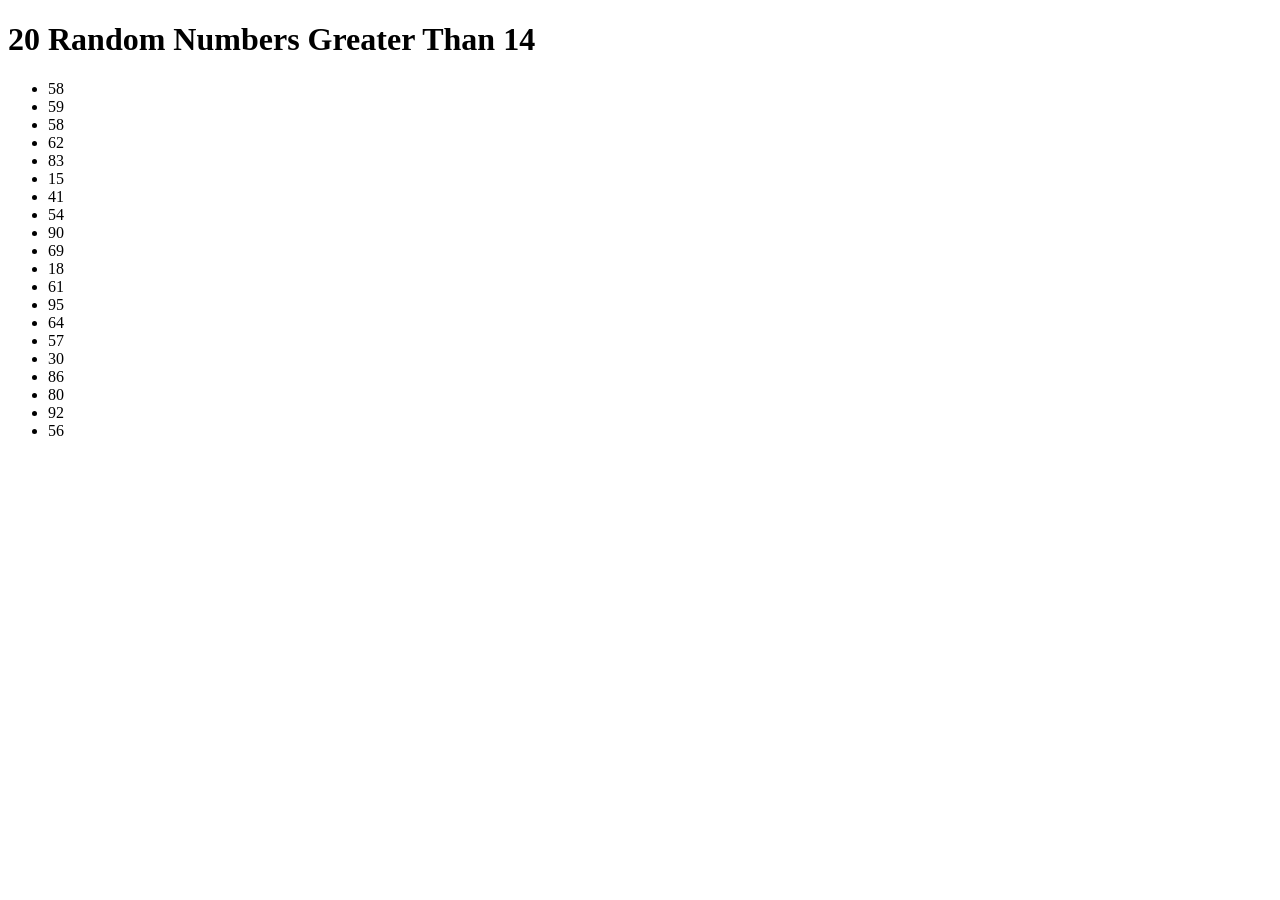
==== docs/index.html @ c958826d "update" ====
<!doctype html>
<html lang="en">
  <head>
    <meta charset="UTF-8" />
    <meta name="viewport" content="width=device-width, initial-scale=1.0" />
    <title>Random Numbers</title>
  </head>
  <body>
    <h1>20 Random Numbers Greater Than 14</h1>
    <ul id="randomNumbers"></ul>
    <script>
      // Function to generate random numbers greater than 14
      function generateRandomNumbers() {
        const numbers = [];
        for (let i = 0; i < 20; i++) {
          // Generate a random number greater than 14
          const randomNum = Math.floor(Math.random() * (100 - 15)) + 15; // Range: 15 to 99
          numbers.push(randomNum);
        }
        return numbers;
      }
      // Display the numbers in the HTML
      const randomNumbersList = document.getElementById("randomNumbers");
      const randomNumbers = generateRandomNumbers();
      randomNumbers.forEach((num) => {
        const listItem = document.createElement("li");
        listItem.textContent = num;
        randomNumbersList.appendChild(listItem);
      });
    </script>
  </body>
</html>
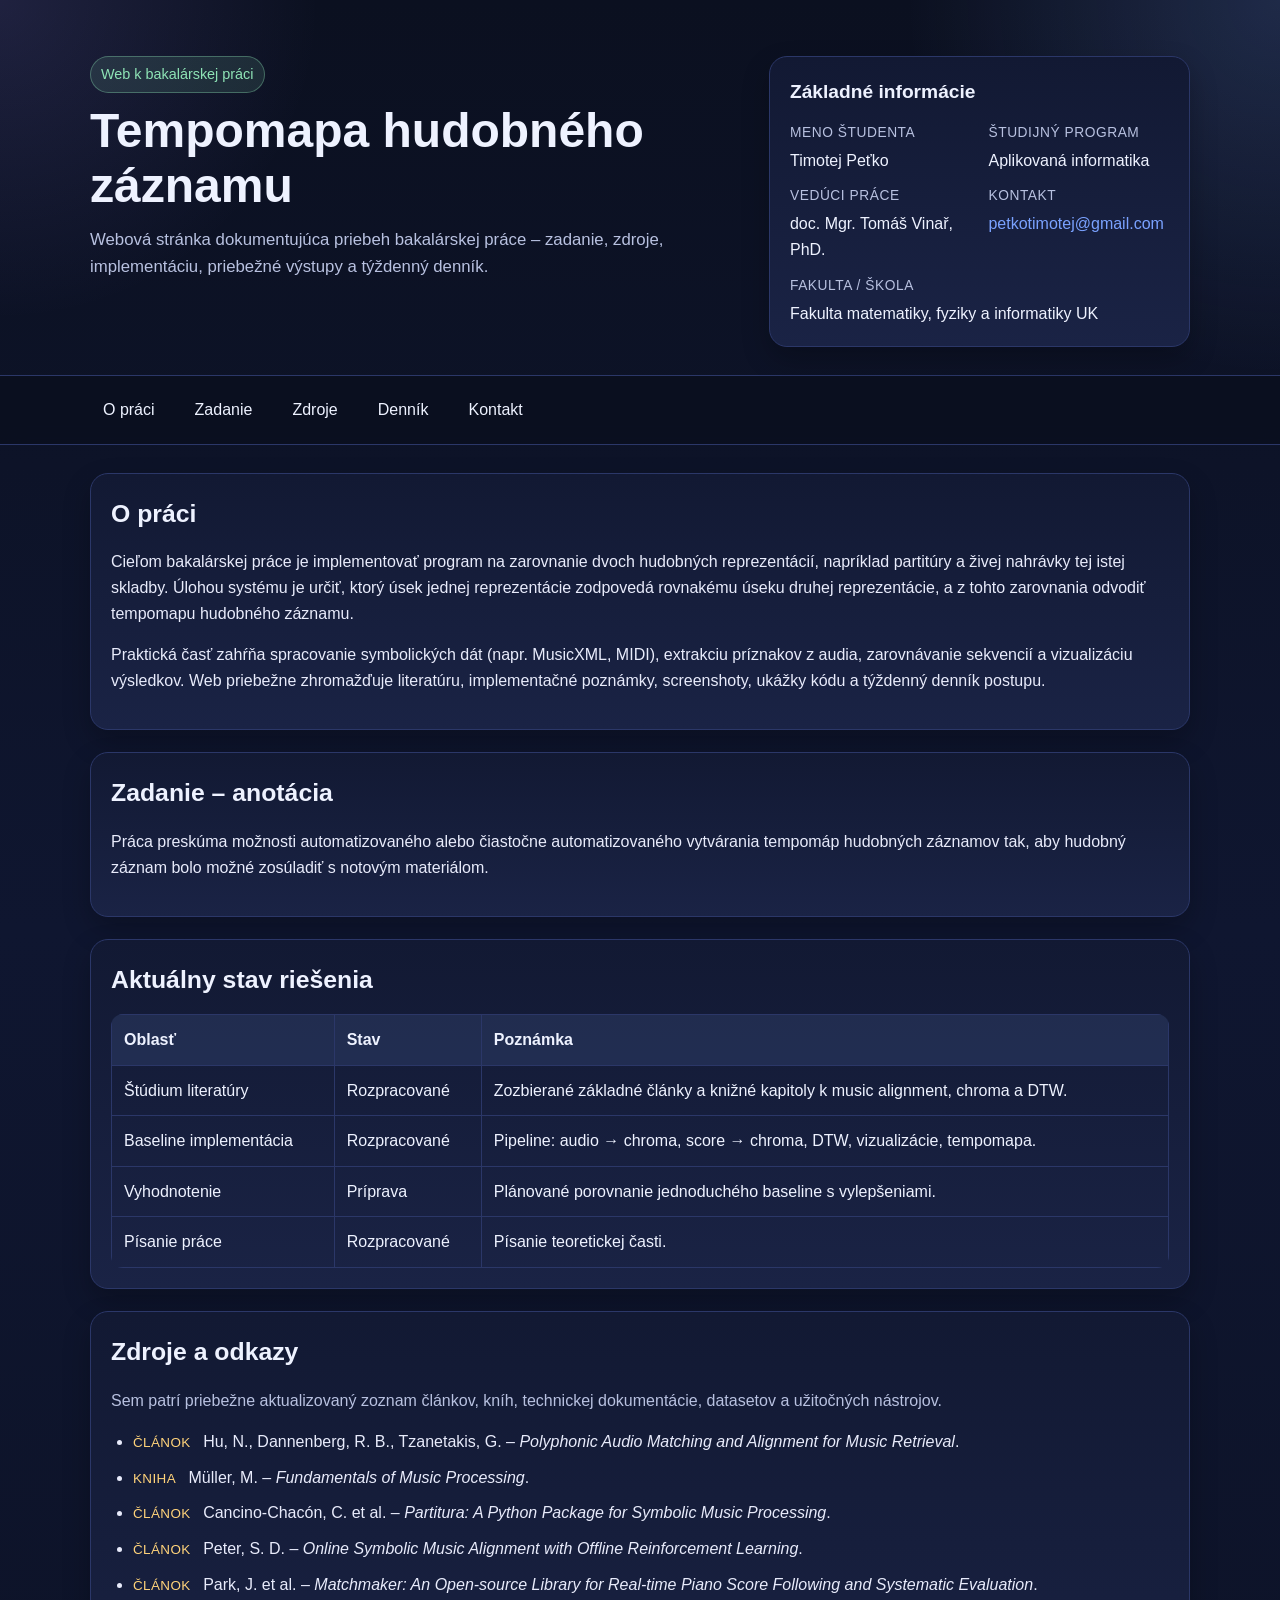
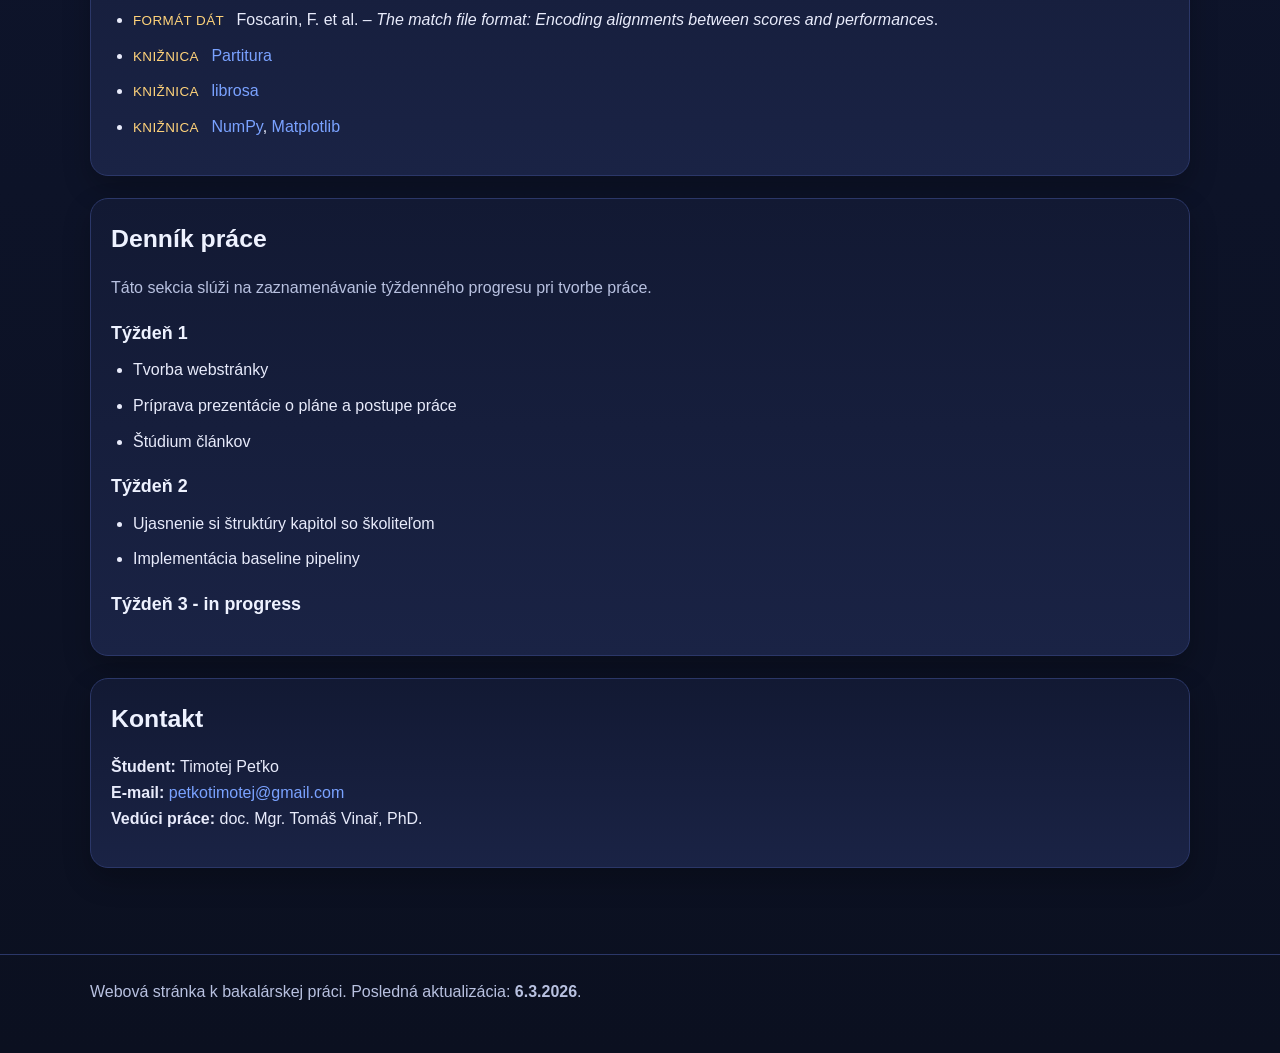
==== commit 623c18f5: "update stránky" ====
--- a/docs/index.html
+++ b/docs/index.html
@@ -1,32 +1,515 @@
 <!doctype html>
-<html lang="en">
+<html lang="sk">
   <head>
     <meta charset="UTF-8" />
     <meta name="viewport" content="width=device-width, initial-scale=1.0" />
-    <title>Random Numbers</title>
+    <title>Bakalárska práca – Tempomapa hudobného záznamu</title>
+    <style>
+      :root {
+        --bg: #0b1020;
+        --panel: #121933;
+        --panel-2: #1a2345;
+        --text: #eef2ff;
+        --muted: #b8c1e0;
+        --accent: #7aa2ff;
+        --accent-2: #9b8cff;
+        --line: #2b3768;
+        --ok: #8ee3b5;
+        --warn: #ffd37a;
+      }
+
+      * {
+        box-sizing: border-box;
+      }
+
+      html {
+        scroll-behavior: smooth;
+      }
+
+      body {
+        margin: 0;
+        font-family: Arial, Helvetica, sans-serif;
+        line-height: 1.6;
+        background: linear-gradient(
+          180deg,
+          var(--bg),
+          #0f1630 35%,
+          #0b1020 100%
+        );
+        color: var(--text);
+      }
+
+      a {
+        color: var(--accent);
+        text-decoration: none;
+      }
+
+      a:hover {
+        text-decoration: underline;
+      }
+
+      .container {
+        width: min(1100px, calc(100% - 32px));
+        margin: 0 auto;
+      }
+
+      header {
+        padding: 56px 0 28px;
+        border-bottom: 1px solid var(--line);
+        background:
+          radial-gradient(
+            circle at top right,
+            rgba(122, 162, 255, 0.18),
+            transparent 28%
+          ),
+          radial-gradient(
+            circle at top left,
+            rgba(155, 140, 255, 0.14),
+            transparent 24%
+          );
+      }
+
+      .hero {
+        display: grid;
+        grid-template-columns: 1.4fr 0.9fr;
+        gap: 24px;
+        align-items: start;
+      }
+
+      .title {
+        font-size: clamp(2rem, 4vw, 3rem);
+        margin: 0 0 14px;
+        line-height: 1.15;
+      }
+
+      .subtitle {
+        color: var(--muted);
+        font-size: 1.05rem;
+        max-width: 780px;
+        margin: 0;
+      }
+
+      .card {
+        background: linear-gradient(180deg, var(--panel), var(--panel-2));
+        border: 1px solid var(--line);
+        border-radius: 18px;
+        padding: 20px;
+        box-shadow: 0 12px 28px rgba(0, 0, 0, 0.24);
+      }
+
+      .info-grid {
+        display: grid;
+        grid-template-columns: repeat(2, 1fr);
+        gap: 12px 18px;
+      }
+
+      .label {
+        display: block;
+        font-size: 0.86rem;
+        color: var(--muted);
+        margin-bottom: 4px;
+        text-transform: uppercase;
+        letter-spacing: 0.04em;
+      }
+
+      nav {
+        position: sticky;
+        top: 0;
+        z-index: 30;
+        background: rgba(11, 16, 32, 0.9);
+        backdrop-filter: blur(10px);
+        border-bottom: 1px solid var(--line);
+      }
+
+      .nav-wrap {
+        display: flex;
+        flex-wrap: wrap;
+        gap: 14px;
+        padding: 12px 0;
+      }
+
+      .nav-wrap a {
+        color: var(--text);
+        padding: 8px 12px;
+        border-radius: 999px;
+        border: 1px solid transparent;
+      }
+
+      .nav-wrap a:hover {
+        background: rgba(122, 162, 255, 0.1);
+        border-color: var(--line);
+        text-decoration: none;
+      }
+
+      main {
+        padding: 28px 0 64px;
+      }
+
+      section {
+        margin: 0 0 22px;
+      }
+
+      h2 {
+        margin: 0 0 14px;
+        font-size: 1.55rem;
+      }
+
+      h3 {
+        margin: 18px 0 10px;
+        font-size: 1.12rem;
+      }
+
+      p,
+      li {
+        color: #e8ebfb;
+      }
+
+      .muted {
+        color: var(--muted);
+      }
+
+      .two-col {
+        display: grid;
+        grid-template-columns: 1fr 1fr;
+        gap: 22px;
+      }
+
+      .badge {
+        display: inline-block;
+        padding: 6px 10px;
+        border-radius: 999px;
+        background: rgba(142, 227, 181, 0.12);
+        color: var(--ok);
+        border: 1px solid rgba(142, 227, 181, 0.35);
+        font-size: 0.9rem;
+        margin-bottom: 10px;
+      }
+
+      ul,
+      ol {
+        margin-top: 8px;
+        padding-left: 22px;
+      }
+
+      .resources li,
+      .journal li,
+      .outputs li {
+        margin-bottom: 10px;
+      }
+
+      .resource-type {
+        font-size: 0.84rem;
+        color: var(--warn);
+        text-transform: uppercase;
+        letter-spacing: 0.03em;
+        display: inline-block;
+        margin-right: 8px;
+      }
+
+      .output-grid {
+        display: grid;
+        grid-template-columns: repeat(2, 1fr);
+        gap: 16px;
+      }
+
+      .output-box {
+        border: 1px dashed #4e63a6;
+        border-radius: 14px;
+        padding: 16px;
+        background: rgba(255, 255, 255, 0.02);
+      }
+
+      .placeholder {
+        font-size: 0.95rem;
+        color: var(--muted);
+        margin-top: 6px;
+      }
+
+      table {
+        width: 100%;
+        border-collapse: collapse;
+        margin-top: 8px;
+        overflow: hidden;
+        border-radius: 12px;
+      }
+
+      th,
+      td {
+        border: 1px solid var(--line);
+        padding: 12px;
+        text-align: left;
+        vertical-align: top;
+      }
+
+      th {
+        background: rgba(122, 162, 255, 0.12);
+      }
+
+      footer {
+        padding: 24px 0 48px;
+        color: var(--muted);
+        border-top: 1px solid var(--line);
+      }
+
+      code {
+        background: rgba(255, 255, 255, 0.08);
+        padding: 2px 6px;
+        border-radius: 6px;
+      }
+
+      @media (max-width: 900px) {
+        .hero,
+        .two-col,
+        .output-grid {
+          grid-template-columns: 1fr;
+        }
+
+        .info-grid {
+          grid-template-columns: 1fr;
+        }
+      }
+    </style>
   </head>
   <body>
-    <h1>20 Random Numbers Greater Than 14</h1>
-    <ul id="randomNumbers"></ul>
-    <script>
-      // Function to generate random numbers greater than 14
-      function generateRandomNumbers() {
-        const numbers = [];
-        for (let i = 0; i < 20; i++) {
-          // Generate a random number greater than 14
-          const randomNum = Math.floor(Math.random() * (100 - 15)) + 15; // Range: 15 to 99
-          numbers.push(randomNum);
-        }
-        return numbers;
-      }
-      // Display the numbers in the HTML
-      const randomNumbersList = document.getElementById("randomNumbers");
-      const randomNumbers = generateRandomNumbers();
-      randomNumbers.forEach((num) => {
-        const listItem = document.createElement("li");
-        listItem.textContent = num;
-        randomNumbersList.appendChild(listItem);
-      });
-    </script>
+    <header>
+      <div class="container hero">
+        <div>
+          <div class="badge">Web k bakalárskej práci</div>
+          <h1 class="title">Tempomapa hudobného záznamu</h1>
+          <p class="subtitle">
+            Webová stránka dokumentujúca priebeh bakalárskej práce – zadanie,
+            zdroje, implementáciu, priebežné výstupy a týždenný denník.
+          </p>
+        </div>
+
+        <aside class="card">
+          <h2 style="margin-top: 0; font-size: 1.2rem">Základné informácie</h2>
+          <div class="info-grid">
+            <div>
+              <span class="label">Meno študenta</span>
+              <div>Timotej Peťko</div>
+            </div>
+            <div>
+              <span class="label">Študijný program</span>
+              <div>Aplikovaná informatika</div>
+            </div>
+            <div>
+              <span class="label">Vedúci práce</span>
+              <div>doc. Mgr. Tomáš Vinař, PhD.</div>
+            </div>
+            <div>
+              <span class="label">Kontakt</span>
+              <div>
+                <a href="mailto:petkotimotej@gmail.com"
+                  >petkotimotej@gmail.com</a
+                >
+              </div>
+            </div>
+            <div style="grid-column: 1 / -1">
+              <span class="label">Fakulta / škola</span>
+              <div>Fakulta matematiky, fyziky a informatiky UK</div>
+            </div>
+          </div>
+        </aside>
+      </div>
+    </header>
+
+    <nav>
+      <div class="container nav-wrap">
+        <a href="#o-praci">O práci</a>
+        <a href="#zadanie">Zadanie</a>
+        <a href="#zdroje">Zdroje</a>
+        <a href="#dennik">Denník</a>
+        <a href="#kontakt">Kontakt</a>
+      </div>
+    </nav>
+
+    <main class="container">
+      <section id="o-praci" class="card">
+        <h2>O práci</h2>
+        <p>
+          Cieľom bakalárskej práce je implementovať program na zarovnanie dvoch
+          hudobných reprezentácií, napríklad partitúry a živej nahrávky tej
+          istej skladby. Úlohou systému je určiť, ktorý úsek jednej
+          reprezentácie zodpovedá rovnakému úseku druhej reprezentácie, a z
+          tohto zarovnania odvodiť tempomapu hudobného záznamu.
+        </p>
+        <p>
+          Praktická časť zahŕňa spracovanie symbolických dát (napr. MusicXML,
+          MIDI), extrakciu príznakov z audia, zarovnávanie sekvencií a
+          vizualizáciu výsledkov. Web priebežne zhromažďuje literatúru,
+          implementačné poznámky, screenshoty, ukážky kódu a týždenný denník
+          postupu.
+        </p>
+      </section>
+
+      <section id="zadanie" class="card">
+        <h2>Zadanie – anotácia</h2>
+        <p>
+          Práca preskúma možnosti automatizovaného alebo čiastočne
+          automatizovaného vytvárania tempomáp hudobných záznamov tak, aby
+          hudobný záznam bolo možné zosúladiť s notovým materiálom.
+        </p>
+      </section>
+
+      <section class="card">
+        <h2>Aktuálny stav riešenia</h2>
+        <table>
+          <thead>
+            <tr>
+              <th>Oblasť</th>
+              <th>Stav</th>
+              <th>Poznámka</th>
+            </tr>
+          </thead>
+          <tbody>
+            <tr>
+              <td>Štúdium literatúry</td>
+              <td>Rozpracované</td>
+              <td>
+                Zozbierané základné články a knižné kapitoly k music alignment,
+                chroma a DTW.
+              </td>
+            </tr>
+            <tr>
+              <td>Baseline implementácia</td>
+              <td>Rozpracované</td>
+              <td>
+                Pipeline: audio → chroma, score → chroma, DTW, vizualizácie,
+                tempomapa.
+              </td>
+            </tr>
+            <tr>
+              <td>Vyhodnotenie</td>
+              <td>Príprava</td>
+              <td>
+                Plánované porovnanie jednoduchého baseline s vylepšeniami.
+              </td>
+            </tr>
+            <tr>
+              <td>Písanie práce</td>
+              <td>Rozpracované</td>
+              <td>Písanie teoretickej časti.</td>
+            </tr>
+          </tbody>
+        </table>
+      </section>
+
+      <section id="zdroje" class="card">
+        <h2>Zdroje a odkazy</h2>
+        <p class="muted">
+          Sem patrí priebežne aktualizovaný zoznam článkov, kníh, technickej
+          dokumentácie, datasetov a užitočných nástrojov.
+        </p>
+        <ul class="resources">
+          <li>
+            <span class="resource-type">Článok</span>
+            Hu, N., Dannenberg, R. B., Tzanetakis, G. –
+            <em>Polyphonic Audio Matching and Alignment for Music Retrieval</em
+            >.
+          </li>
+          <li>
+            <span class="resource-type">Kniha</span>
+            Müller, M. – <em>Fundamentals of Music Processing</em>.
+          </li>
+          <li>
+            <span class="resource-type">Článok</span>
+            Cancino-Chacón, C. et al. –
+            <em>Partitura: A Python Package for Symbolic Music Processing</em>.
+          </li>
+          <li>
+            <span class="resource-type">Článok</span>
+            Peter, S. D. –
+            <em
+              >Online Symbolic Music Alignment with Offline Reinforcement
+              Learning</em
+            >.
+          </li>
+          <li>
+            <span class="resource-type">Článok</span>
+            Park, J. et al. –
+            <em
+              >Matchmaker: An Open-source Library for Real-time Piano Score
+              Following and Systematic Evaluation</em
+            >.
+          </li>
+          <li>
+            <span class="resource-type">Formát dát</span>
+            Foscarin, F. et al. –
+            <em
+              >The match file format: Encoding alignments between scores and
+              performances</em
+            >.
+          </li>
+          <li>
+            <span class="resource-type">Knižnica</span>
+            <a
+              href="https://github.com/CPJKU/partitura"
+              target="_blank"
+              rel="noreferrer"
+              >Partitura</a
+            >
+          </li>
+          <li>
+            <span class="resource-type">Knižnica</span>
+            <a href="https://librosa.org/" target="_blank" rel="noreferrer"
+              >librosa</a
+            >
+          </li>
+          <li>
+            <span class="resource-type">Knižnica</span>
+            <a href="https://numpy.org/" target="_blank" rel="noreferrer"
+              >NumPy</a
+            >,
+            <a href="https://matplotlib.org/" target="_blank" rel="noreferrer"
+              >Matplotlib</a
+            >
+          </li>
+        </ul>
+      </section>
+
+      <section id="dennik" class="card">
+        <h2>Denník práce</h2>
+        <p class="muted">
+          Táto sekcia slúži na zaznamenávanie týždenného progresu pri tvorbe
+          práce.
+        </p>
+
+        <h3>Týždeň 1</h3>
+        <ul class="journal">
+          <li>Tvorba webstránky</li>
+          <li>Príprava prezentácie o pláne a postupe práce</li>
+          <li>Štúdium článkov</li>
+        </ul>
+
+        <h3>Týždeň 2</h3>
+        <ul class="journal">
+          <li>Ujasnenie si štruktúry kapitol so školiteľom</li>
+          <li>Implementácia baseline pipeliny</li>
+        </ul>
+
+        <h3>Týždeň 3 - in progress</h3>
+        <ul class="journal"></ul>
+      </section>
+
+      <section id="kontakt" class="card">
+        <h2>Kontakt</h2>
+        <p>
+          <strong>Študent:</strong> Timotej Peťko<br />
+          <strong>E-mail:</strong>
+          <a href="mailto:petkotimotej@gmail.com">petkotimotej@gmail.com</a
+          ><br />
+          <strong>Vedúci práce:</strong>
+          doc. Mgr. Tomáš Vinař, PhD.
+        </p>
+      </section>
+    </main>
+
+    <footer>
+      <div class="container">
+        Webová stránka k bakalárskej práci. Posledná aktualizácia:
+        <strong>6.3.2026</strong>.
+      </div>
+    </footer>
   </body>
 </html>
